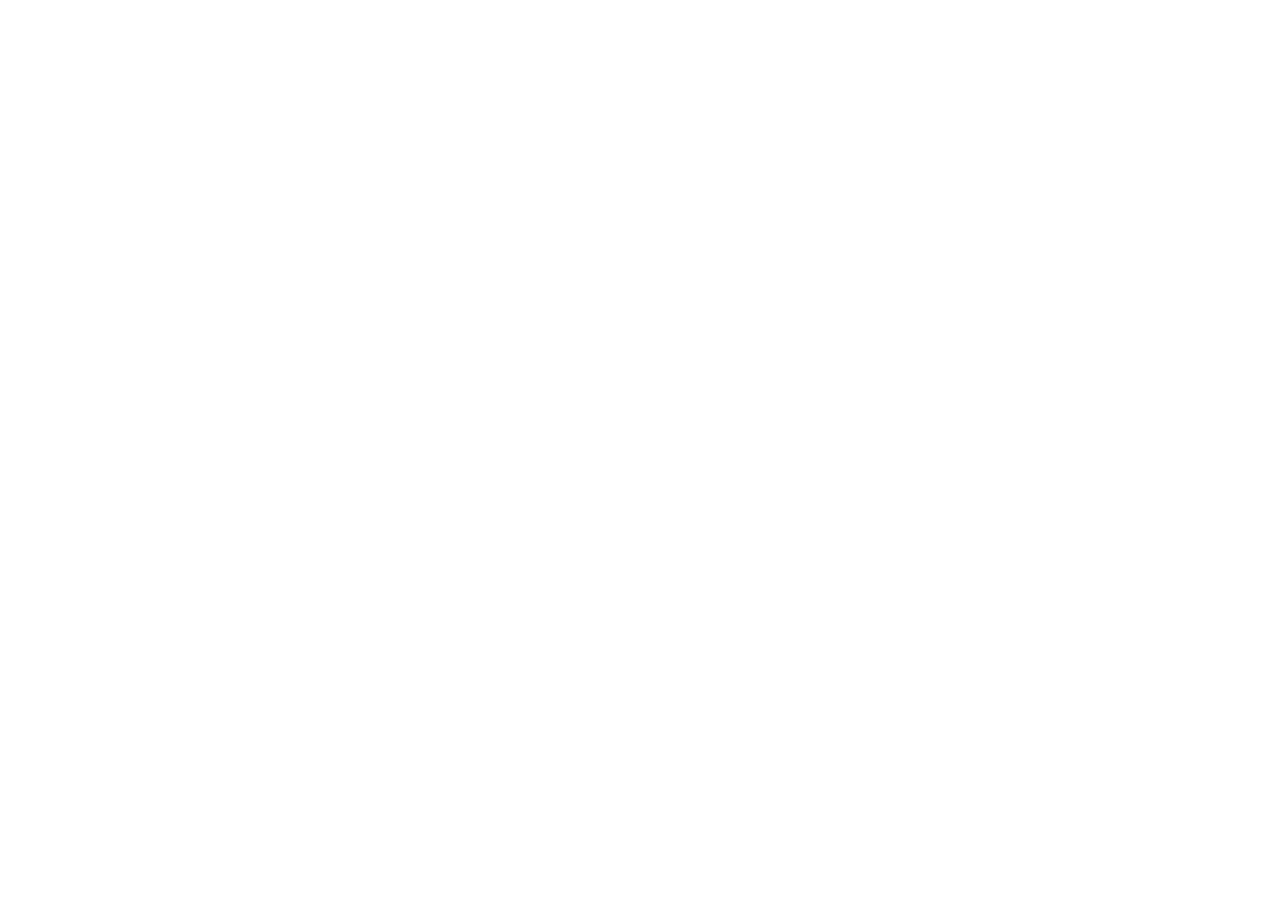
==== challenge-01/index.html @ 283519d8 "Initial project setup with README and base structure" ====
<!DOCTYPE html>
<html lang="en">
<head>
    <meta charset="UTF-8">
    <meta name="viewport" content="width=device-width, initial-scale=1.0">
    <title>CSS Challenge 1</title>
    <link rel="stylesheet" href="./style.css">
</head>
<body>
    


    <script src="./script.js"></script>
</body>
</html>
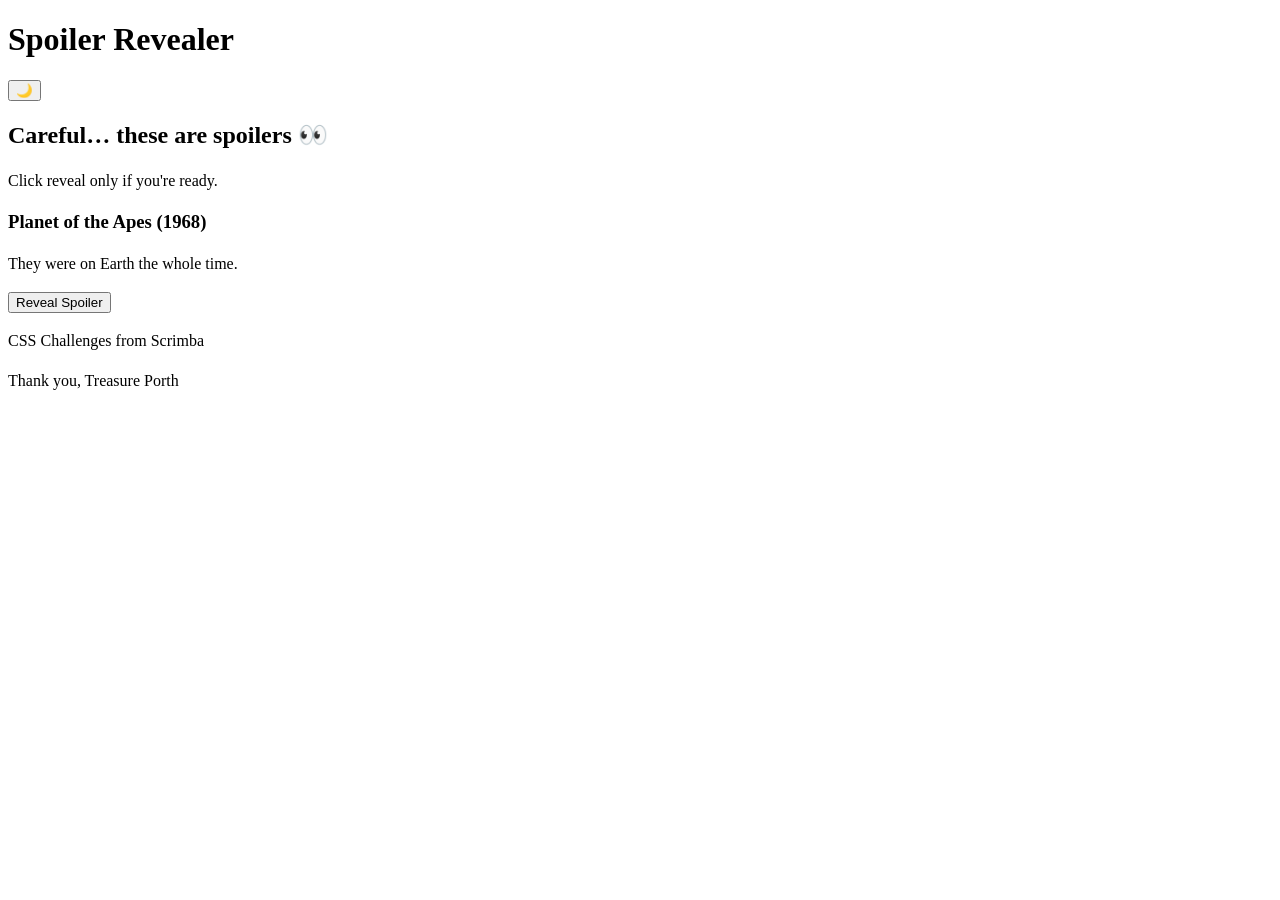
==== commit 24e5a889: "feat: add semantic HTML structure for spoiler reveal app" ====
--- a/challenge-01/index.html
+++ b/challenge-01/index.html
@@ -1,15 +1,45 @@
-<!DOCTYPE html>
+<!doctype html>
 <html lang="en">
-<head>
-    <meta charset="UTF-8">
-    <meta name="viewport" content="width=device-width, initial-scale=1.0">
-    <title>CSS Challenge 1</title>
-    <link rel="stylesheet" href="./style.css">
-</head>
-<body>
-    
+  <head>
+    <meta charset="UTF-8" />
+    <meta name="viewport" content="width=device-width, initial-scale=1.0" />
+    <title>Spoiler Revealer</title>
+    <link rel="stylesheet" href="./style.css" />
+  </head>
+  <body>
+    <header>
+      <div class="container">
+        <h1>Spoiler Revealer</h1>
+        <button id="themeToggle" aria-label="Toggle Theme">🌙</button>
+      </div>
+    </header>
 
+    <main>
+      <section class="intro">
+        <div class="container">
+          <h2>Careful… these are spoilers 👀</h2>
+          <p>Click reveal only if you're ready.</p>
+        </div>
+      </section>
+
+      <section class="spoilers">
+        <div class="container">
+          <article class="card">
+            <h3>Planet of the Apes (1968)</h3>
+            <p class="spoiler-text">They were on Earth the whole time.</p>
+            <button class="reveal-btn">Reveal Spoiler</button>
+          </article>
+        </div>
+      </section>
+
+      <footer>
+        <div class="container">
+          <p>CSS Challenges from Scrimba</p>
+          <p>Thank you, Treasure Porth</p>
+        </div>
+      </footer>
+    </main>
 
     <script src="./script.js"></script>
-</body>
-</html>+  </body>
+</html>
--- a/challenge-01/style.css
+++ b/challenge-01/style.css
@@ -0,0 +1,25 @@
+:root {
+    --spoiler-color: #000;
+}
+
+p {
+    line-height: 1.5em;
+}
+
+.post {
+    background: #e8eaed;
+    padding: 1em;
+    border-radius: 1em;
+    margin-bottom: 1em;
+}
+
+.spoiler {
+    background: var(--spoiler-color);
+    color: var(--spoiler-color);
+    transition: all 0.5s ease-in;
+}
+
+.spoiler:hover {
+    background: initial;
+    color: initial;
+}
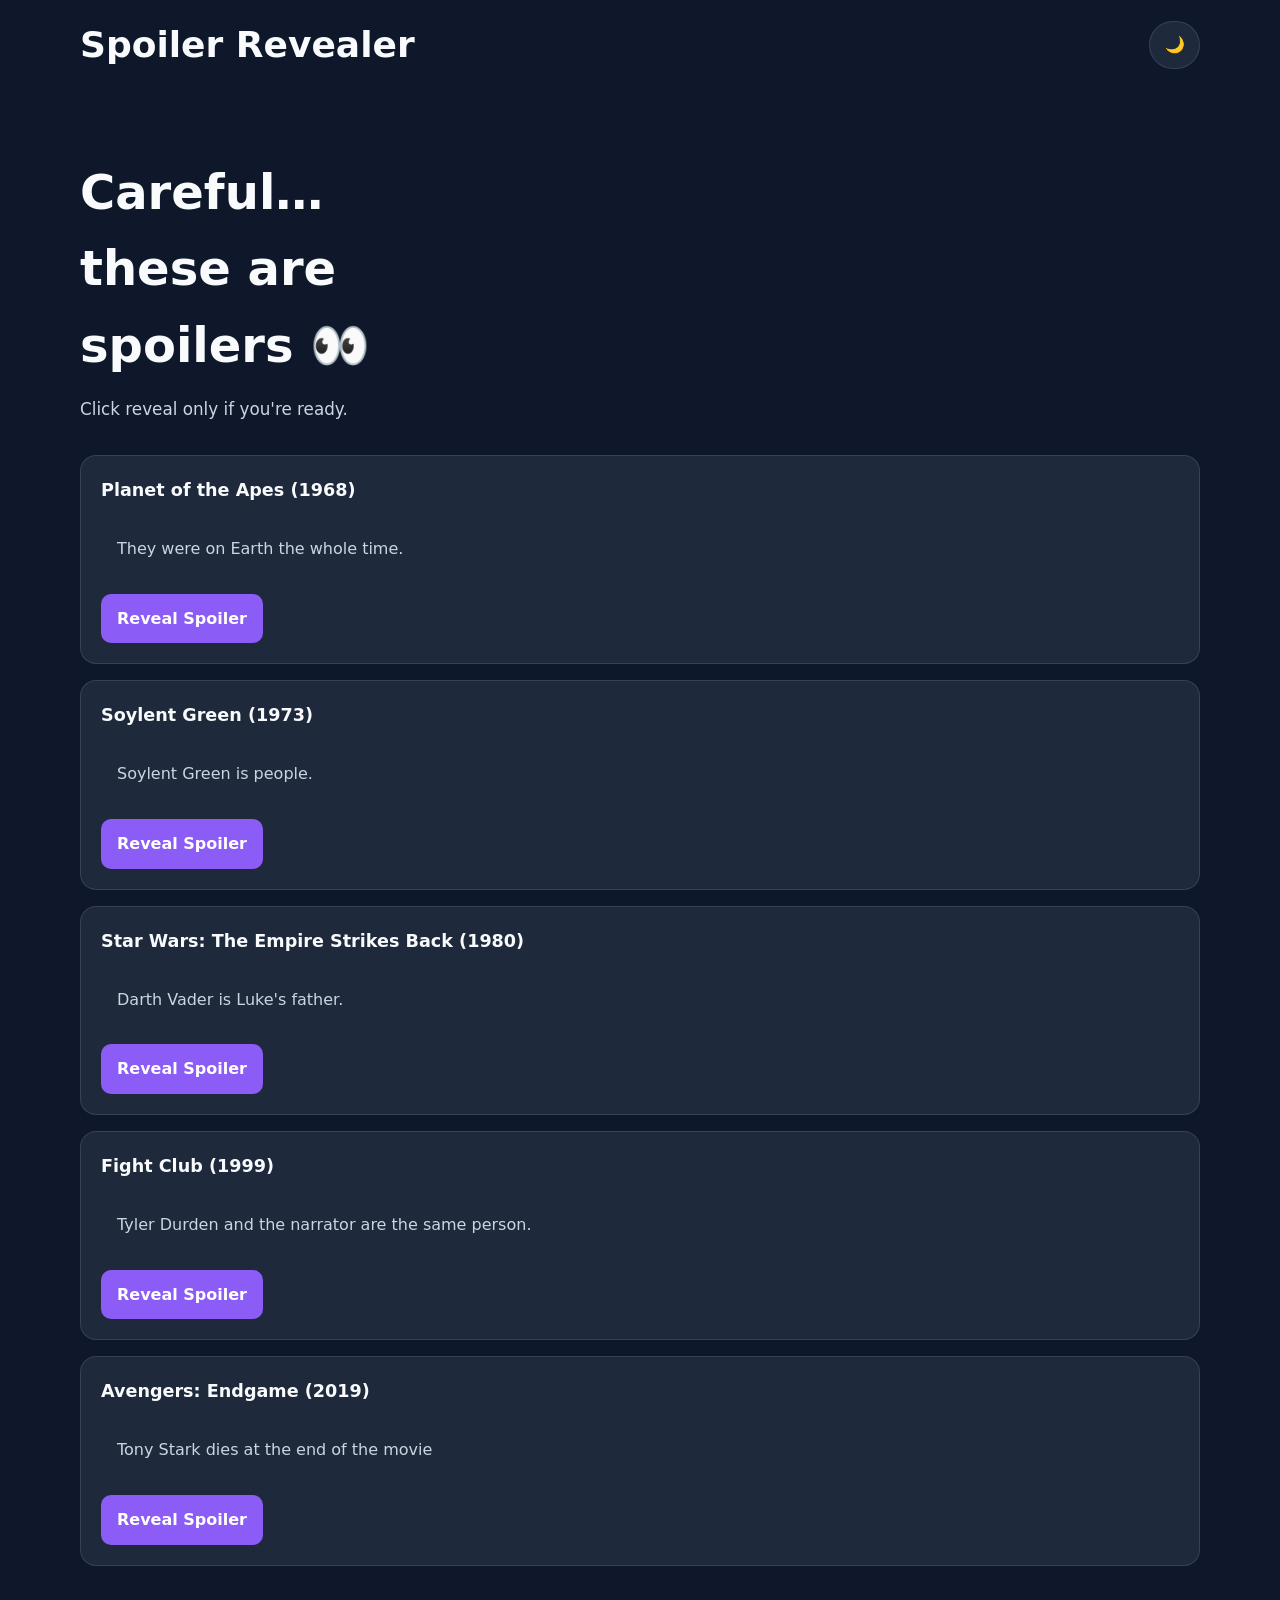
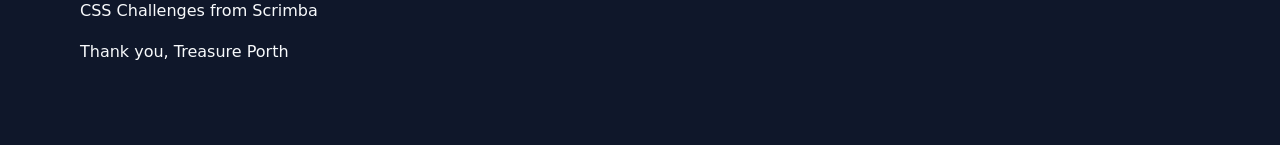
==== commit 01ae67a1: "feat: style header intro and spoiler cards" ====
--- a/challenge-01/index.html
+++ b/challenge-01/index.html
@@ -29,6 +29,29 @@
             <p class="spoiler-text">They were on Earth the whole time.</p>
             <button class="reveal-btn">Reveal Spoiler</button>
           </article>
+          <article class="card">
+            <h3>Soylent Green (1973)</h3>
+            <p class="spoiler-text">Soylent Green is people.</p>
+            <button class="reveal-btn">Reveal Spoiler</button>
+          </article>
+          <article class="card">
+            <h3>Star Wars: The Empire Strikes Back (1980)</h3>
+            <p class="spoiler-text">Darth Vader is Luke's father.</p>
+            <button class="reveal-btn">Reveal Spoiler</button>
+          </article>
+          <article class="card">
+            <h3>Fight Club (1999)</h3>
+            <p class="spoiler-text">
+              Tyler Durden and the narrator are the same person.
+            </p>
+            <button class="reveal-btn">Reveal Spoiler</button>
+          </article>
+
+          <article class="card">
+            <h3>Avengers: Endgame (2019)</h3>
+            <p class="spoiler-text">Tony Stark dies at the end of the movie</p>
+            <button class="reveal-btn">Reveal Spoiler</button>
+          </article>
         </div>
       </section>
 
--- a/challenge-01/style.css
+++ b/challenge-01/style.css
@@ -1,25 +1,115 @@
 :root {
-    --spoiler-color: #000;
+  --bg: #0f172a;
+  --surface: #1e293b;
+  --surface-2: #334155;
+  --text: #f8fafc;
+  --muted: #cbd5e1;
+  --accent: #8b5cf6;
+  --accent-hover: #7c3aed;
+  --border: rgba(148, 163, 184, 0.2);
+
+  --radius: 16px;
+  --container: 70rem;
 }
 
-p {
-    line-height: 1.5em;
+*,
+*::before,
+*::after {
+  box-sizing: border-box;
 }
 
-.post {
-    background: #e8eaed;
-    padding: 1em;
-    border-radius: 1em;
-    margin-bottom: 1em;
+body {
+  margin: 0;
+  font-family: system-ui, sans-serif;
+  line-height: 1.6;
+  background: var(--bg);
+  color: var(--text);
 }
 
-.spoiler {
-    background: var(--spoiler-color);
-    color: var(--spoiler-color);
-    transition: all 0.5s ease-in;
+.container {
+  width: min(100% - 2rem, var(--container));
+  margin-inline: auto;
 }
 
-.spoiler:hover {
-    background: initial;
-    color: initial;
-}+header,
+footer {
+  padding: 1rem 0;
+}
+
+main {
+  padding: 2rem 0 3rem;
+}
+
+header .container {
+  display: flex;
+  justify-content: space-between;
+  align-items: center;
+  gap: 1rem;
+}
+
+header h1 {
+  margin: 0;
+  font-size: clamp(1.5rem, 4vw, 2.25rem);
+}
+
+#themeToggle {
+  border: 1px solid var(--border);
+  background: var(--surface);
+  color: var(--text);
+  padding: 0.65rem 0.9rem;
+  border-radius: 999px;
+  font: inherit;
+  cursor: pointer;
+}
+
+.intro {
+  padding: 2rem 0;
+}
+
+.intro h2 {
+  margin: 0 0 0.75rem;
+  font-size: clamp(1.75rem, 5vw, 3rem);
+  max-width: 12ch;
+}
+
+.intro p {
+  margin: 0;
+  color: var(--muted);
+  font-size: 1.05rem;
+}
+
+.spoilers .container {
+  display: grid;
+  gap: 1rem;
+}
+
+.card {
+  background: var(--surface);
+  border: 1px solid var(--border);
+  border-radius: var(--radius);
+  padding: 1.25rem;
+}
+
+.card h3 {
+  margin: 0 0 1rem;
+  font-size: 1.1rem;
+}
+
+.spoiler-text {
+  margin: 0 0 1rem;
+  padding: 1rem;
+  background: var(--surface);
+  border-radius: 12px;
+  color: var(--muted);
+}
+
+.reveal-btn {
+  border: 0;
+  background: var(--accent);
+  color: #fff;
+  padding: 0.75rem 1rem;
+  border-radius: 10px;
+  cursor: pointer;
+  font: inherit;
+  font-weight: 600;
+}
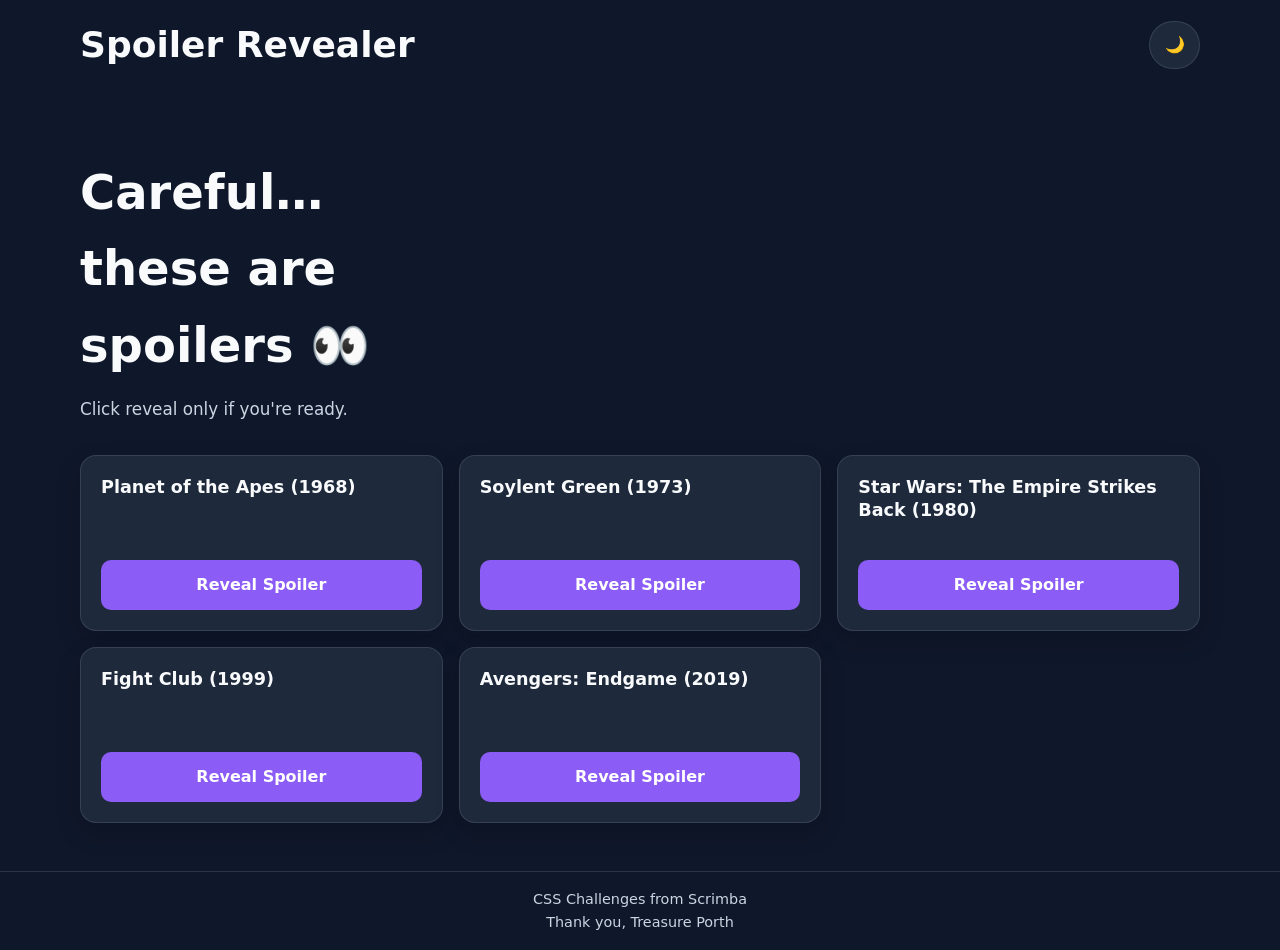
==== commit 0cac98a0: "feat: complete UI layout and responsive card design" ====
--- a/challenge-01/index.html
+++ b/challenge-01/index.html
@@ -26,22 +26,22 @@
         <div class="container">
           <article class="card">
             <h3>Planet of the Apes (1968)</h3>
-            <p class="spoiler-text">They were on Earth the whole time.</p>
+            <p class="spoiler-text hidden">They were on Earth the whole time.</p>
             <button class="reveal-btn">Reveal Spoiler</button>
           </article>
           <article class="card">
             <h3>Soylent Green (1973)</h3>
-            <p class="spoiler-text">Soylent Green is people.</p>
+            <p class="spoiler-text hidden">Soylent Green is people.</p>
             <button class="reveal-btn">Reveal Spoiler</button>
           </article>
           <article class="card">
             <h3>Star Wars: The Empire Strikes Back (1980)</h3>
-            <p class="spoiler-text">Darth Vader is Luke's father.</p>
+            <p class="spoiler-text hidden">Darth Vader is Luke's father.</p>
             <button class="reveal-btn">Reveal Spoiler</button>
           </article>
           <article class="card">
             <h3>Fight Club (1999)</h3>
-            <p class="spoiler-text">
+            <p class="spoiler-text hidden">
               Tyler Durden and the narrator are the same person.
             </p>
             <button class="reveal-btn">Reveal Spoiler</button>
@@ -49,19 +49,19 @@
 
           <article class="card">
             <h3>Avengers: Endgame (2019)</h3>
-            <p class="spoiler-text">Tony Stark dies at the end of the movie</p>
+            <p class="spoiler-text hidden">Tony Stark dies at the end of the movie</p>
             <button class="reveal-btn">Reveal Spoiler</button>
           </article>
         </div>
       </section>
+    </main>
 
-      <footer>
-        <div class="container">
-          <p>CSS Challenges from Scrimba</p>
-          <p>Thank you, Treasure Porth</p>
-        </div>
-      </footer>
-    </main>
+    <footer>
+      <div class="container">
+        <p>CSS Challenges from Scrimba</p>
+        <p>Thank you, Treasure Porth</p>
+      </div>
+    </footer>
 
     <script src="./script.js"></script>
   </body>
--- a/challenge-01/style.css
+++ b/challenge-01/style.css
@@ -24,6 +24,9 @@
   line-height: 1.6;
   background: var(--bg);
   color: var(--text);
+  display: flex;
+  flex-direction: column;
+  min-height: 100vh;
 }
 
 .container {
@@ -38,6 +41,7 @@
 
 main {
   padding: 2rem 0 3rem;
+  flex: 1;
 }
 
 header .container {
@@ -81,6 +85,7 @@
 .spoilers .container {
   display: grid;
   gap: 1rem;
+  align-items: stretch;
 }
 
 .card {
@@ -88,11 +93,17 @@
   border: 1px solid var(--border);
   border-radius: var(--radius);
   padding: 1.25rem;
+
+  display: flex;
+  flex-direction: column;
+  min-height: 11rem;
+  box-shadow: 0 10px 24px rgba(0, 0, 0, 0.18);
 }
 
 .card h3 {
   margin: 0 0 1rem;
   font-size: 1.1rem;
+  line-height: 1.3;
 }
 
 .spoiler-text {
@@ -101,9 +112,12 @@
   background: var(--surface);
   border-radius: 12px;
   color: var(--muted);
+
+  flex-grow: 1;
 }
 
 .reveal-btn {
+  margin-top: auto;
   border: 0;
   background: var(--accent);
   color: #fff;
@@ -112,4 +126,39 @@
   cursor: pointer;
   font: inherit;
   font-weight: 600;
+  width: 100%;
 }
+
+footer {
+  border-top: 1px solid var(--border);
+  margin-top: auto;
+}
+
+footer p {
+  margin: 0;
+  color: var(--muted);
+  font-size: 0.9rem;
+  text-align: center;
+}
+
+.hidden {
+  display: none;
+}
+
+@media (min-width: 600px) {
+  .spoilers .container {
+    grid-template-columns: repeat(2, 1fr);
+  }
+}
+
+@media (min-width: 600px) {
+  .spoilers .container {
+    grid-template-columns: repeat(2, 1fr);
+  }
+}
+
+@media (min-width: 900px) {
+  .spoilers .container {
+    grid-template-columns: repeat(3, 1fr);
+  }
+}
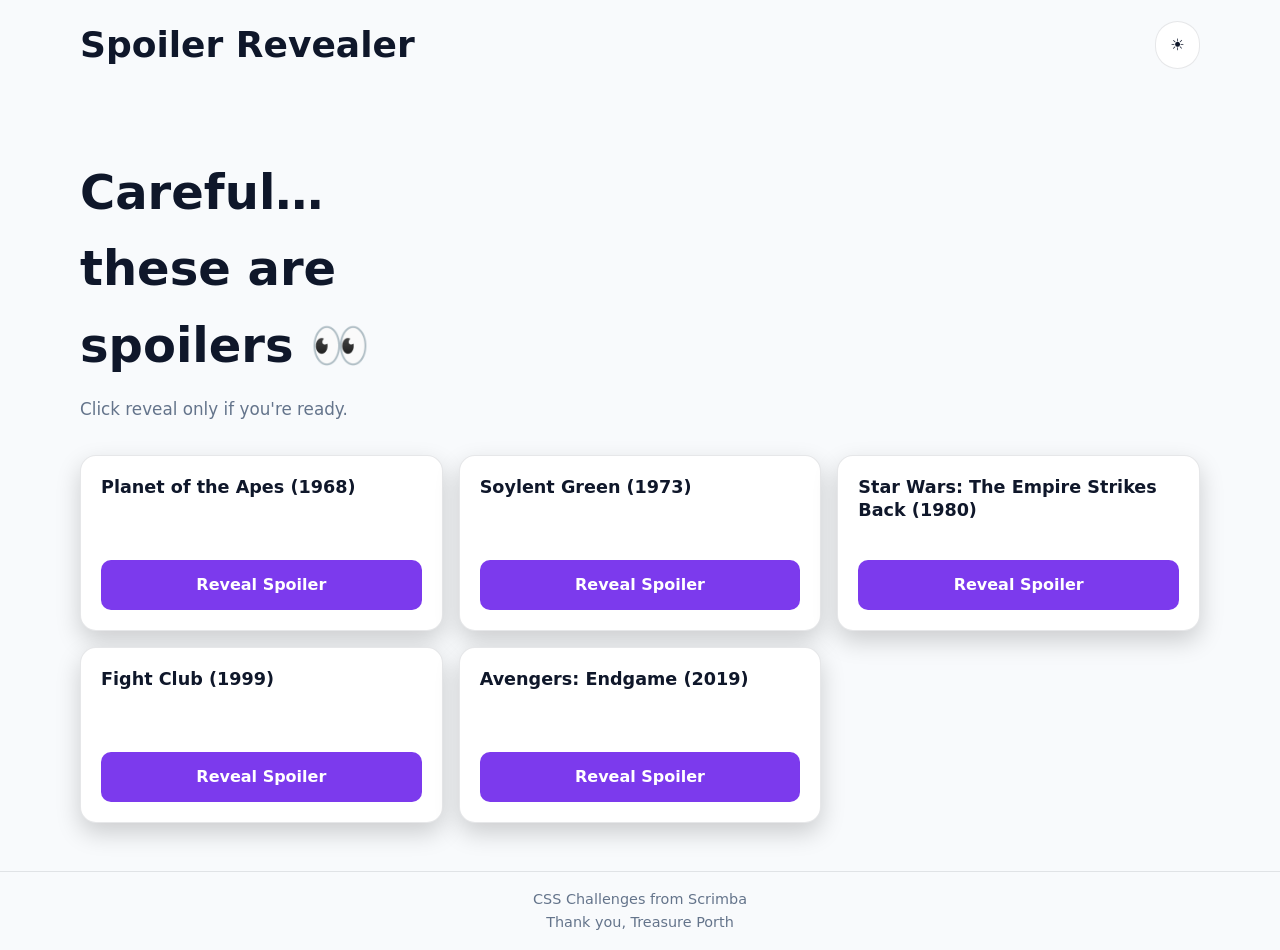
==== commit f9e282a6: "feat: add theme toggle with localStorage persistence" ====
--- a/challenge-01/index.html
+++ b/challenge-01/index.html
@@ -6,7 +6,7 @@
     <title>Spoiler Revealer</title>
     <link rel="stylesheet" href="./style.css" />
   </head>
-  <body>
+  <body class="light">
     <header>
       <div class="container">
         <h1>Spoiler Revealer</h1>
@@ -24,22 +24,22 @@
 
       <section class="spoilers">
         <div class="container">
-          <article class="card">
+          <article class="card hidden">
             <h3>Planet of the Apes (1968)</h3>
             <p class="spoiler-text hidden">They were on Earth the whole time.</p>
             <button class="reveal-btn">Reveal Spoiler</button>
           </article>
-          <article class="card">
+          <article class="card hidden">
             <h3>Soylent Green (1973)</h3>
             <p class="spoiler-text hidden">Soylent Green is people.</p>
             <button class="reveal-btn">Reveal Spoiler</button>
           </article>
-          <article class="card">
+          <article class="card hidden">
             <h3>Star Wars: The Empire Strikes Back (1980)</h3>
             <p class="spoiler-text hidden">Darth Vader is Luke's father.</p>
             <button class="reveal-btn">Reveal Spoiler</button>
           </article>
-          <article class="card">
+          <article class="card hidden">
             <h3>Fight Club (1999)</h3>
             <p class="spoiler-text hidden">
               Tyler Durden and the narrator are the same person.
@@ -47,7 +47,7 @@
             <button class="reveal-btn">Reveal Spoiler</button>
           </article>
 
-          <article class="card">
+          <article class="card hidden">
             <h3>Avengers: Endgame (2019)</h3>
             <p class="spoiler-text hidden">Tony Stark dies at the end of the movie</p>
             <button class="reveal-btn">Reveal Spoiler</button>
--- a/challenge-01/style.css
+++ b/challenge-01/style.css
@@ -10,6 +10,17 @@
 
   --radius: 16px;
   --container: 70rem;
+}
+
+body.light {
+  --bg: #f8fafc;
+  --surface: #ffffff;
+  --surface-2: #f1f5f9;
+  --text: #0f172a;
+  --muted: #64748b;
+  --accent: #7c3aed;
+  --accent-hover: #6d28d9;
+  --border: rgba(15, 23, 42, 0.1);
 }
 
 *,
@@ -109,11 +120,11 @@
 .spoiler-text {
   margin: 0 0 1rem;
   padding: 1rem;
-  background: var(--surface);
+  background: var(--surface-2);
   border-radius: 12px;
   color: var(--muted);
-
   flex-grow: 1;
+  display: none;
 }
 
 .reveal-btn {
@@ -141,14 +152,12 @@
   text-align: center;
 }
 
-.hidden {
+.card.hidden .spoiler-text {
   display: none;
 }
 
-@media (min-width: 600px) {
-  .spoilers .container {
-    grid-template-columns: repeat(2, 1fr);
-  }
+.card:not(.hidden) .spoiler-text {
+  display: block;
 }
 
 @media (min-width: 600px) {
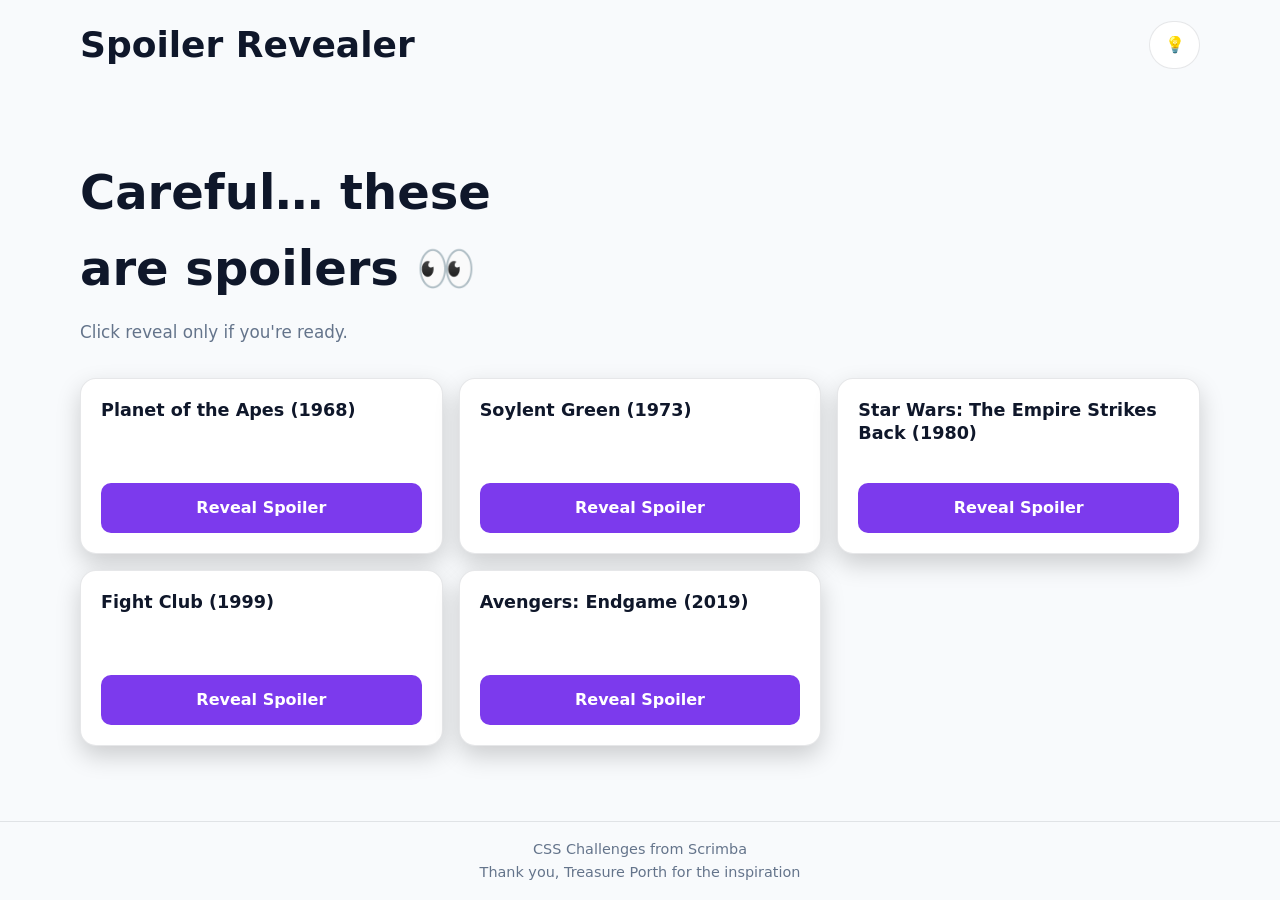
==== commit 82fbe0b7: "feat: complete spoiler revealer app with responsive layout, toggle interactions, and theme persisten" ====
--- a/challenge-01/index.html
+++ b/challenge-01/index.html
@@ -59,7 +59,7 @@
     <footer>
       <div class="container">
         <p>CSS Challenges from Scrimba</p>
-        <p>Thank you, Treasure Porth</p>
+        <p>Thank you, Treasure Porth for the inspiration</p>
       </div>
     </footer>
 
--- a/challenge-01/style.css
+++ b/challenge-01/style.css
@@ -84,7 +84,7 @@
 .intro h2 {
   margin: 0 0 0.75rem;
   font-size: clamp(1.75rem, 5vw, 3rem);
-  max-width: 12ch;
+  max-width: 15ch;
 }
 
 .intro p {
